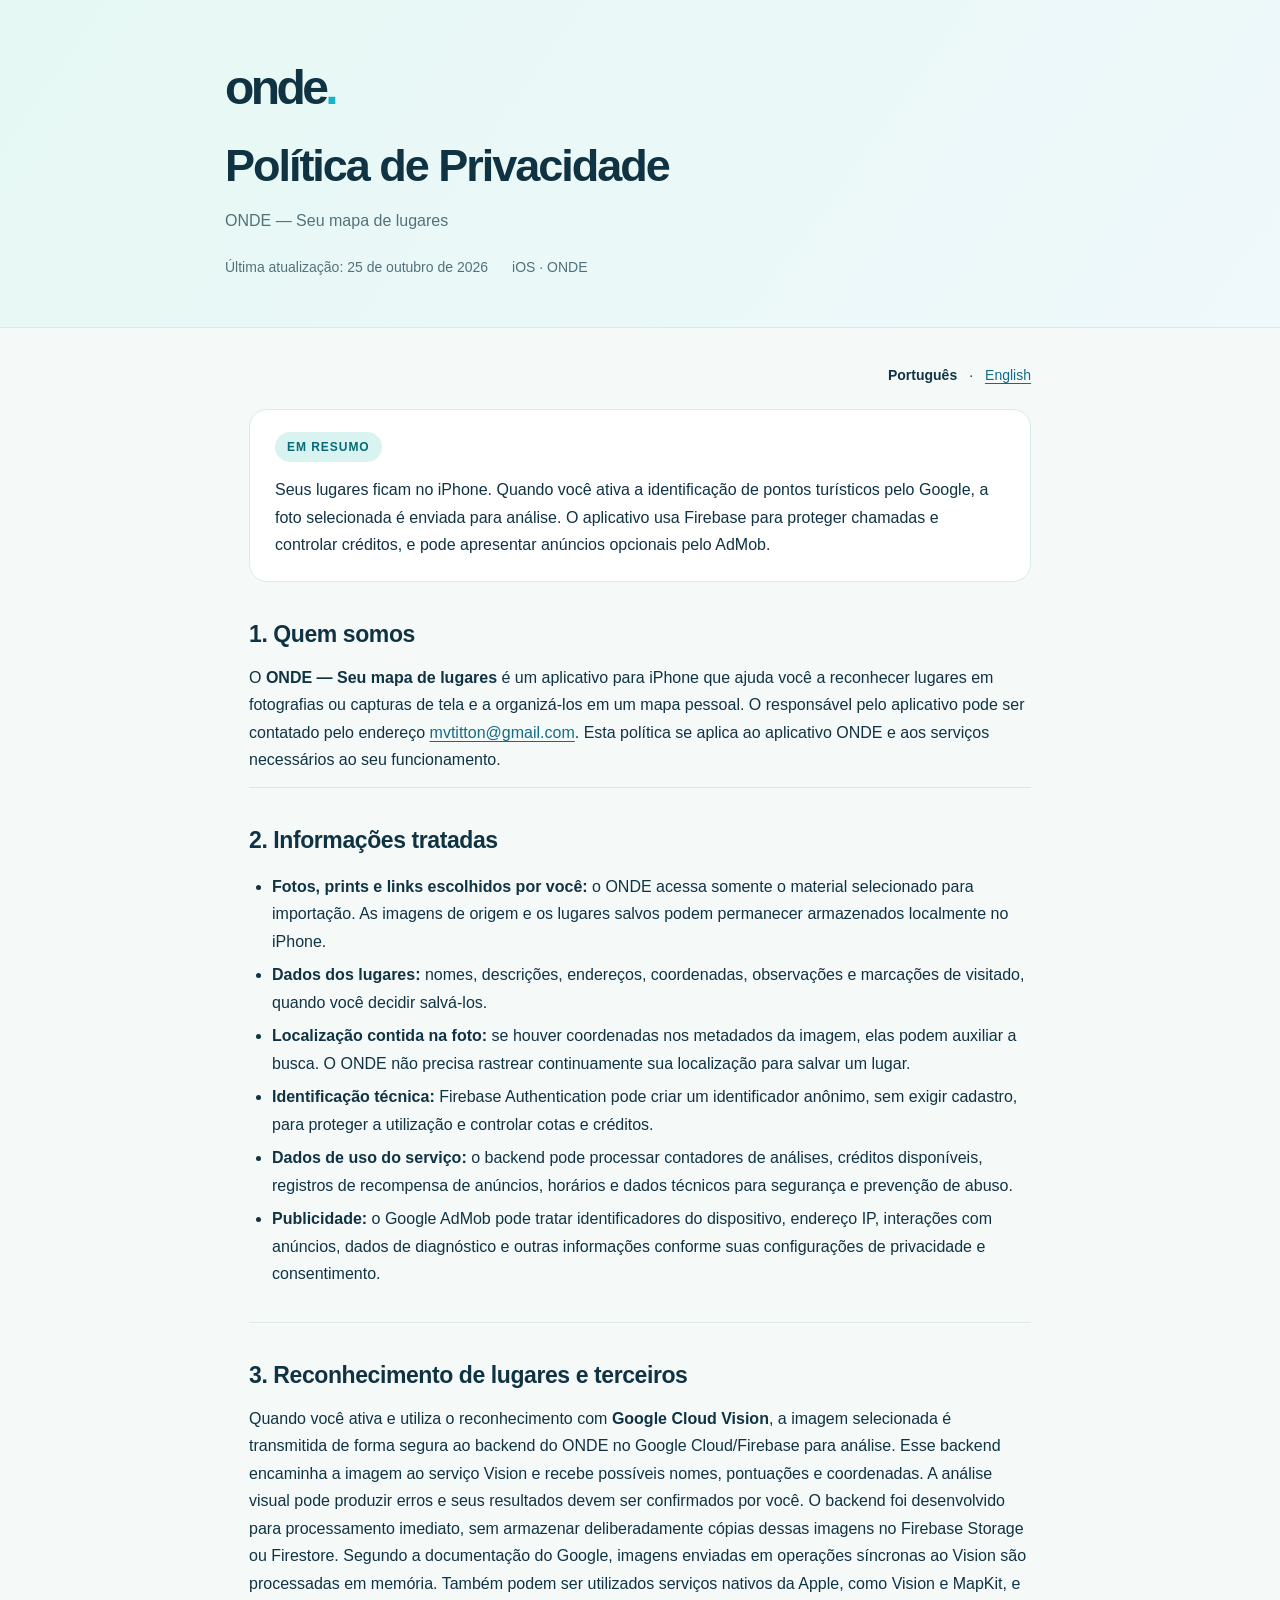
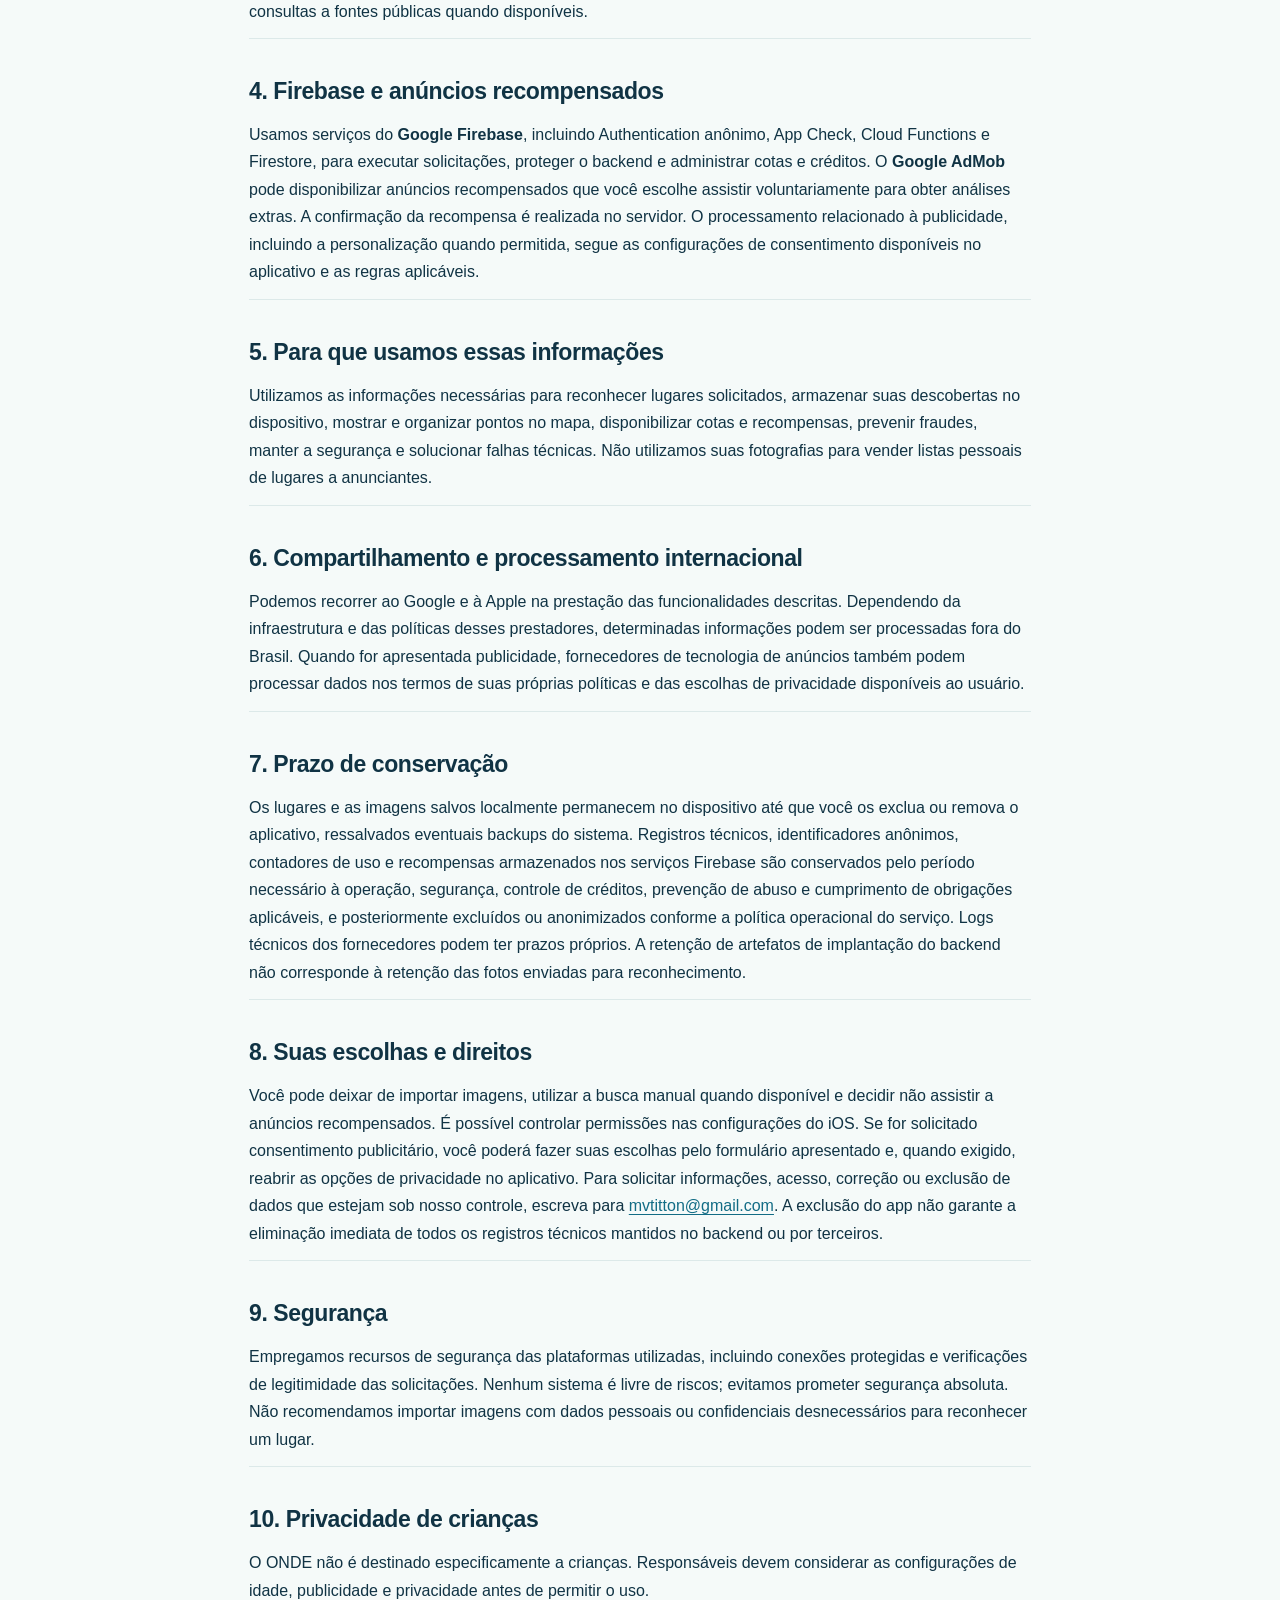
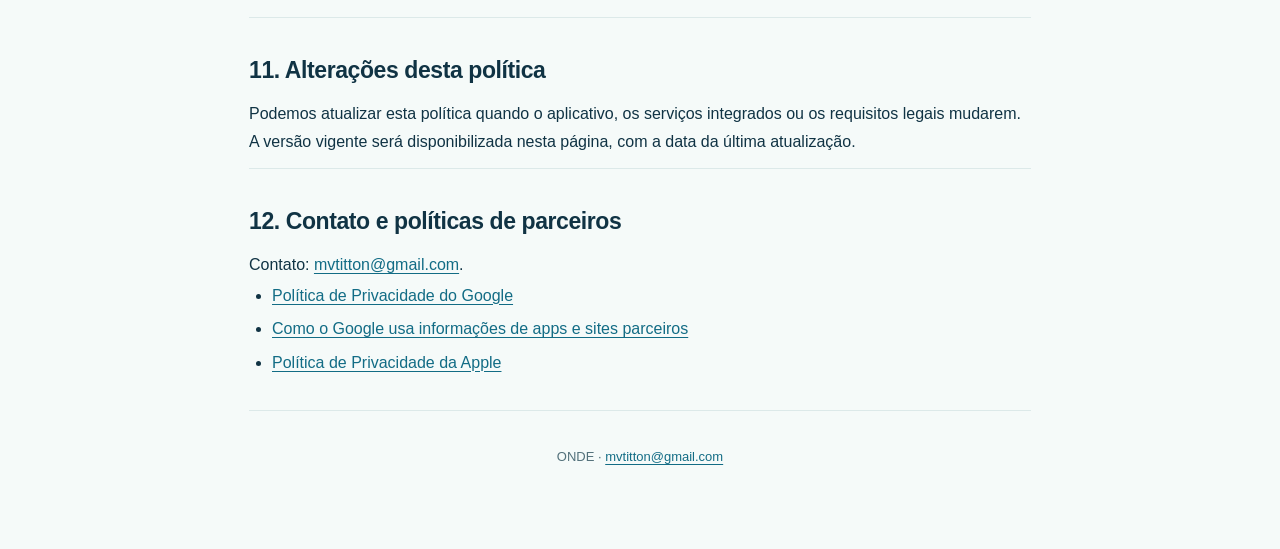
==== index.html @ e4cfd6c1 "Initial commit" ====
<!doctype html>
<html lang="pt-BR">
<head><meta charset="utf-8"/><meta name="viewport" content="width=device-width, initial-scale=1"/>
<meta name="description" content="Política de Privacidade do aplicativo ONDE para iPhone."/>
<meta name="robots" content="index, follow"/><meta name="theme-color" content="#e6f8f4"/>
<title>Política de Privacidade | ONDE</title><link rel="stylesheet" href="style.css"/></head>
<body><header><div class="hero"><div class="logo">onde<b>.</b></div><h1>Política de Privacidade</h1><p class="sub">ONDE — Seu mapa de lugares</p><div class="meta"><span>Última atualização: 25 de outubro de 2026</span><span>iOS · ONDE</span></div></div></header>
<main><nav class="lang" aria-label="Language"><a class="active" href="index.html">Português</a><span>·</span><a class="" href="privacy-en.html">English</a></nav>
<aside class="summary"><span class="pill">Em resumo</span><p style="margin-top:14px;margin-bottom:0">Seus lugares ficam no iPhone. Quando você ativa a identificação de pontos turísticos pelo Google, a foto selecionada é enviada para análise. O aplicativo usa Firebase para proteger chamadas e controlar créditos, e pode apresentar anúncios opcionais pelo AdMob.</p></aside>
<section><h2>1. Quem somos</h2><div>O <strong>ONDE — Seu mapa de lugares</strong> é um aplicativo para iPhone que ajuda você a reconhecer lugares em fotografias ou capturas de tela e a organizá-los em um mapa pessoal. O responsável pelo aplicativo pode ser contatado pelo endereço <a href="mailto:mvtitton@gmail.com">mvtitton@gmail.com</a>. Esta política se aplica ao aplicativo ONDE e aos serviços necessários ao seu funcionamento.</div></section><section><h2>2. Informações tratadas</h2><div><ul><li><strong>Fotos, prints e links escolhidos por você:</strong> o ONDE acessa somente o material selecionado para importação. As imagens de origem e os lugares salvos podem permanecer armazenados localmente no iPhone.</li><li><strong>Dados dos lugares:</strong> nomes, descrições, endereços, coordenadas, observações e marcações de visitado, quando você decidir salvá-los.</li><li><strong>Localização contida na foto:</strong> se houver coordenadas nos metadados da imagem, elas podem auxiliar a busca. O ONDE não precisa rastrear continuamente sua localização para salvar um lugar.</li><li><strong>Identificação técnica:</strong> Firebase Authentication pode criar um identificador anônimo, sem exigir cadastro, para proteger a utilização e controlar cotas e créditos.</li><li><strong>Dados de uso do serviço:</strong> o backend pode processar contadores de análises, créditos disponíveis, registros de recompensa de anúncios, horários e dados técnicos para segurança e prevenção de abuso.</li><li><strong>Publicidade:</strong> o Google AdMob pode tratar identificadores do dispositivo, endereço IP, interações com anúncios, dados de diagnóstico e outras informações conforme suas configurações de privacidade e consentimento.</li></ul></div></section><section><h2>3. Reconhecimento de lugares e terceiros</h2><div>Quando você ativa e utiliza o reconhecimento com <strong>Google Cloud Vision</strong>, a imagem selecionada é transmitida de forma segura ao backend do ONDE no Google Cloud/Firebase para análise. Esse backend encaminha a imagem ao serviço Vision e recebe possíveis nomes, pontuações e coordenadas. A análise visual pode produzir erros e seus resultados devem ser confirmados por você. O backend foi desenvolvido para processamento imediato, sem armazenar deliberadamente cópias dessas imagens no Firebase Storage ou Firestore. Segundo a documentação do Google, imagens enviadas em operações síncronas ao Vision são processadas em memória. Também podem ser utilizados serviços nativos da Apple, como Vision e MapKit, e consultas a fontes públicas quando disponíveis.</div></section><section><h2>4. Firebase e anúncios recompensados</h2><div>Usamos serviços do <strong>Google Firebase</strong>, incluindo Authentication anônimo, App Check, Cloud Functions e Firestore, para executar solicitações, proteger o backend e administrar cotas e créditos. O <strong>Google AdMob</strong> pode disponibilizar anúncios recompensados que você escolhe assistir voluntariamente para obter análises extras. A confirmação da recompensa é realizada no servidor. O processamento relacionado à publicidade, incluindo a personalização quando permitida, segue as configurações de consentimento disponíveis no aplicativo e as regras aplicáveis.</div></section><section><h2>5. Para que usamos essas informações</h2><div>Utilizamos as informações necessárias para reconhecer lugares solicitados, armazenar suas descobertas no dispositivo, mostrar e organizar pontos no mapa, disponibilizar cotas e recompensas, prevenir fraudes, manter a segurança e solucionar falhas técnicas. Não utilizamos suas fotografias para vender listas pessoais de lugares a anunciantes.</div></section><section><h2>6. Compartilhamento e processamento internacional</h2><div>Podemos recorrer ao Google e à Apple na prestação das funcionalidades descritas. Dependendo da infraestrutura e das políticas desses prestadores, determinadas informações podem ser processadas fora do Brasil. Quando for apresentada publicidade, fornecedores de tecnologia de anúncios também podem processar dados nos termos de suas próprias políticas e das escolhas de privacidade disponíveis ao usuário.</div></section><section><h2>7. Prazo de conservação</h2><div>Os lugares e as imagens salvos localmente permanecem no dispositivo até que você os exclua ou remova o aplicativo, ressalvados eventuais backups do sistema. Registros técnicos, identificadores anônimos, contadores de uso e recompensas armazenados nos serviços Firebase são conservados pelo período necessário à operação, segurança, controle de créditos, prevenção de abuso e cumprimento de obrigações aplicáveis, e posteriormente excluídos ou anonimizados conforme a política operacional do serviço. Logs técnicos dos fornecedores podem ter prazos próprios. A retenção de artefatos de implantação do backend não corresponde à retenção das fotos enviadas para reconhecimento.</div></section><section><h2>8. Suas escolhas e direitos</h2><div>Você pode deixar de importar imagens, utilizar a busca manual quando disponível e decidir não assistir a anúncios recompensados. É possível controlar permissões nas configurações do iOS. Se for solicitado consentimento publicitário, você poderá fazer suas escolhas pelo formulário apresentado e, quando exigido, reabrir as opções de privacidade no aplicativo. Para solicitar informações, acesso, correção ou exclusão de dados que estejam sob nosso controle, escreva para <a href="mailto:mvtitton@gmail.com?subject=ONDE%20-%20Privacidade">mvtitton@gmail.com</a>. A exclusão do app não garante a eliminação imediata de todos os registros técnicos mantidos no backend ou por terceiros.</div></section><section><h2>9. Segurança</h2><div>Empregamos recursos de segurança das plataformas utilizadas, incluindo conexões protegidas e verificações de legitimidade das solicitações. Nenhum sistema é livre de riscos; evitamos prometer segurança absoluta. Não recomendamos importar imagens com dados pessoais ou confidenciais desnecessários para reconhecer um lugar.</div></section><section><h2>10. Privacidade de crianças</h2><div>O ONDE não é destinado especificamente a crianças. Responsáveis devem considerar as configurações de idade, publicidade e privacidade antes de permitir o uso.</div></section><section><h2>11. Alterações desta política</h2><div>Podemos atualizar esta política quando o aplicativo, os serviços integrados ou os requisitos legais mudarem. A versão vigente será disponibilizada nesta página, com a data da última atualização.</div></section><section><h2>12. Contato e políticas de parceiros</h2><div>Contato: <a href="mailto:mvtitton@gmail.com">mvtitton@gmail.com</a>.<ul><li><a href="https://policies.google.com/privacy" rel="noopener noreferrer" target="_blank">Política de Privacidade do Google</a></li><li><a href="https://policies.google.com/technologies/partner-sites" rel="noopener noreferrer" target="_blank">Como o Google usa informações de apps e sites parceiros</a></li><li><a href="https://www.apple.com/legal/privacy/" rel="noopener noreferrer" target="_blank">Política de Privacidade da Apple</a></li></ul></div></section>
<footer>ONDE · <a href="mailto:mvtitton@gmail.com">mvtitton@gmail.com</a></footer></main></body></html>
---- style.css ----
:root{--bg:#f5faf9;--ink:#103344;--teal:#1c92a3;--muted:#53717b;--line:#dce9e9;--white:#fff;--soft:#e5f5f4}
*{box-sizing:border-box}html{scroll-behavior:smooth}body{font:16px/1.72 -apple-system,BlinkMacSystemFont,"Segoe UI",Roboto,Arial,sans-serif;background:var(--bg);margin:0;color:var(--ink)}
a{color:#126c85;text-decoration-thickness:1px;text-underline-offset:3px}a:hover{color:#065064}
header{background:linear-gradient(125deg,#e6f8f4,#eff8fb);padding:64px 24px 48px;border-bottom:1px solid var(--line)}
.hero{max-width:830px;margin:auto}.logo{font-size:48px;font-weight:780;letter-spacing:-.075em;line-height:1}.logo b{color:#13b5c6}h1{font-size:clamp(29px,4vw,45px);line-height:1.18;letter-spacing:-.045em;margin:27px 0 15px}h2{font-size:23px;line-height:1.3;letter-spacing:-.018em;margin:38px 0 14px}p{margin:0 0 17px}small,.sub{color:var(--muted)}main{max-width:830px;margin:0 auto;padding:35px 24px 80px}section{border-bottom:1px solid var(--line);padding-bottom:13px}ul{margin:0 0 18px;padding-left:23px}li{padding:3px 0}.summary{border:1px solid #d5ebeb;background:var(--white);border-radius:18px;padding:22px 25px;margin:0 0 30px}.pill{display:inline-block;font-size:12px;font-weight:650;letter-spacing:.08em;text-transform:uppercase;color:#056b76;background:#d8f3f0;border-radius:50px;padding:5px 12px}.meta{display:flex;gap:24px;flex-wrap:wrap;font-size:14px;margin-top:20px}.meta span{color:var(--muted)}.lang{display:flex;gap:12px;justify-content:flex-end;font-size:14px;margin-bottom:22px}.active{font-weight:700;color:var(--ink);text-decoration:none}footer{text-align:center;color:var(--muted);font-size:13px;margin-top:35px}@media(max-width:540px){header{padding:44px 21px 36px}main{padding:27px 20px 55px}.summary{padding:19px}}
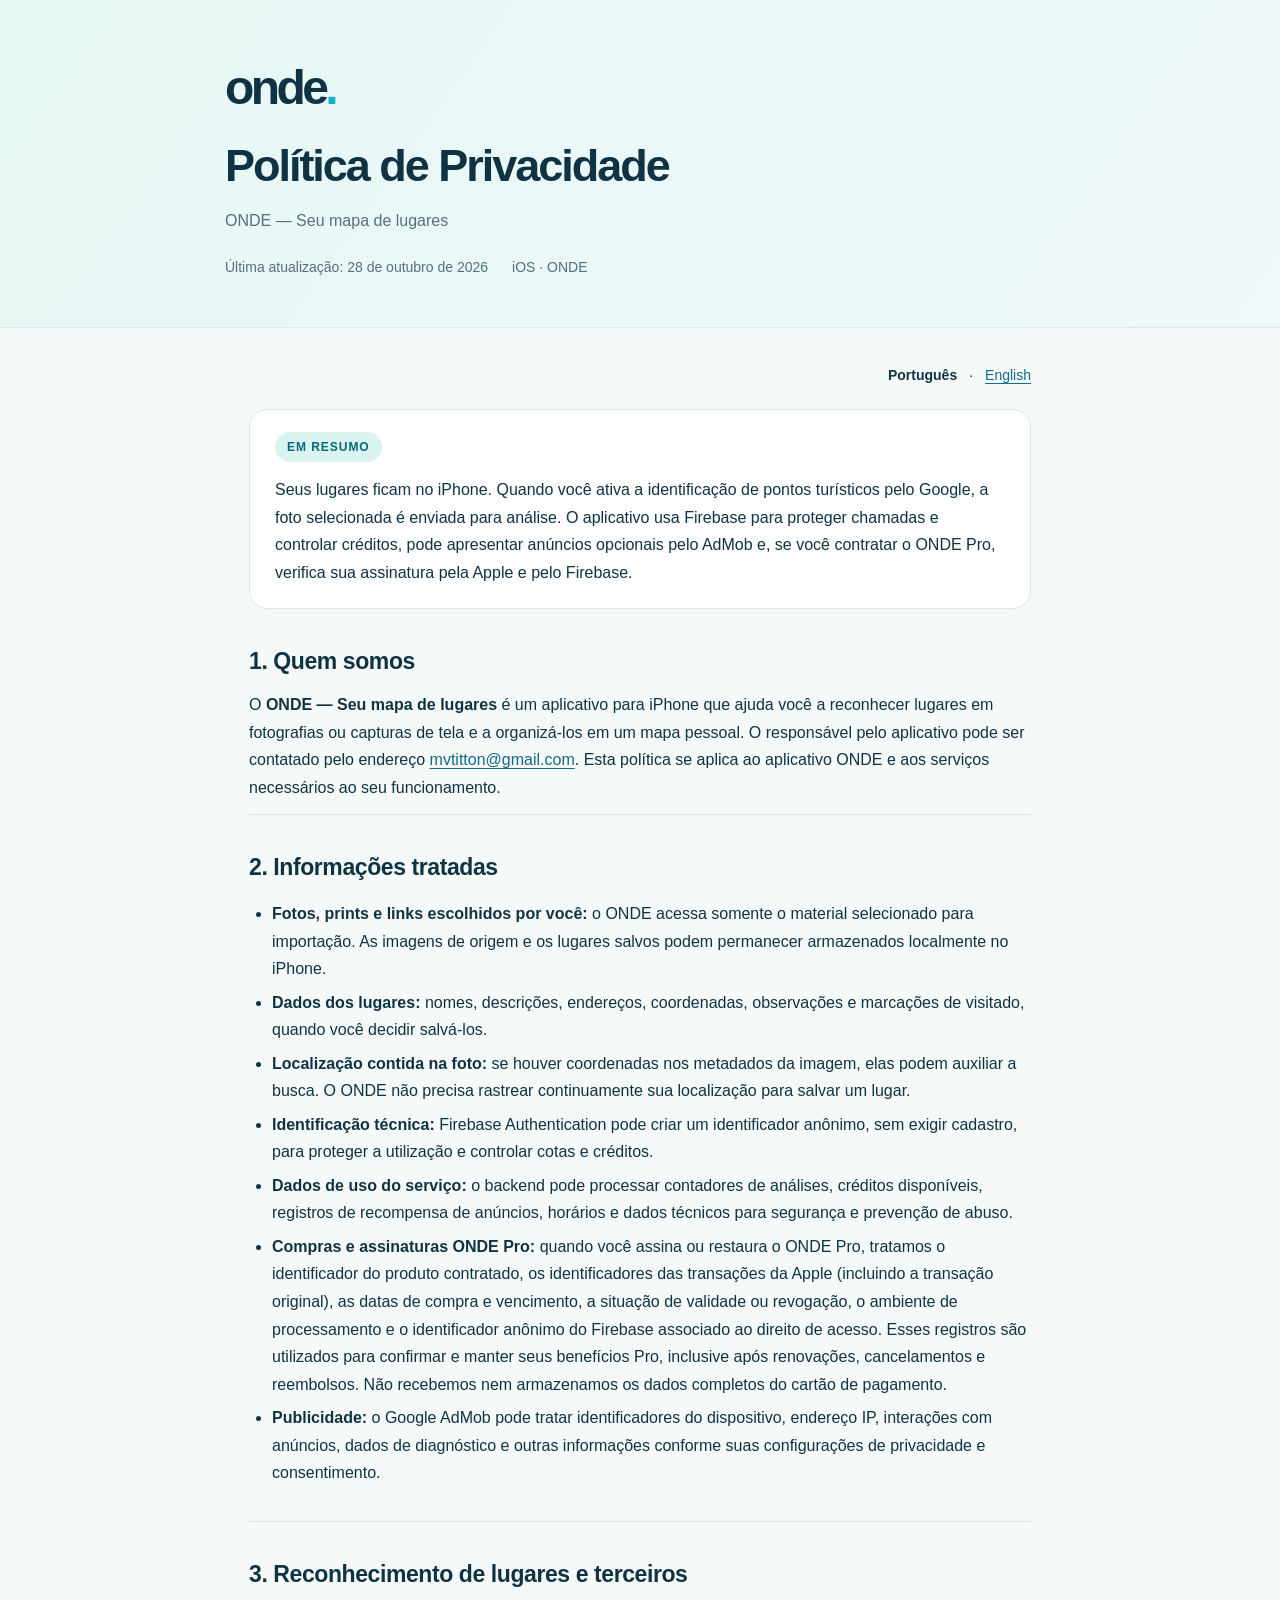
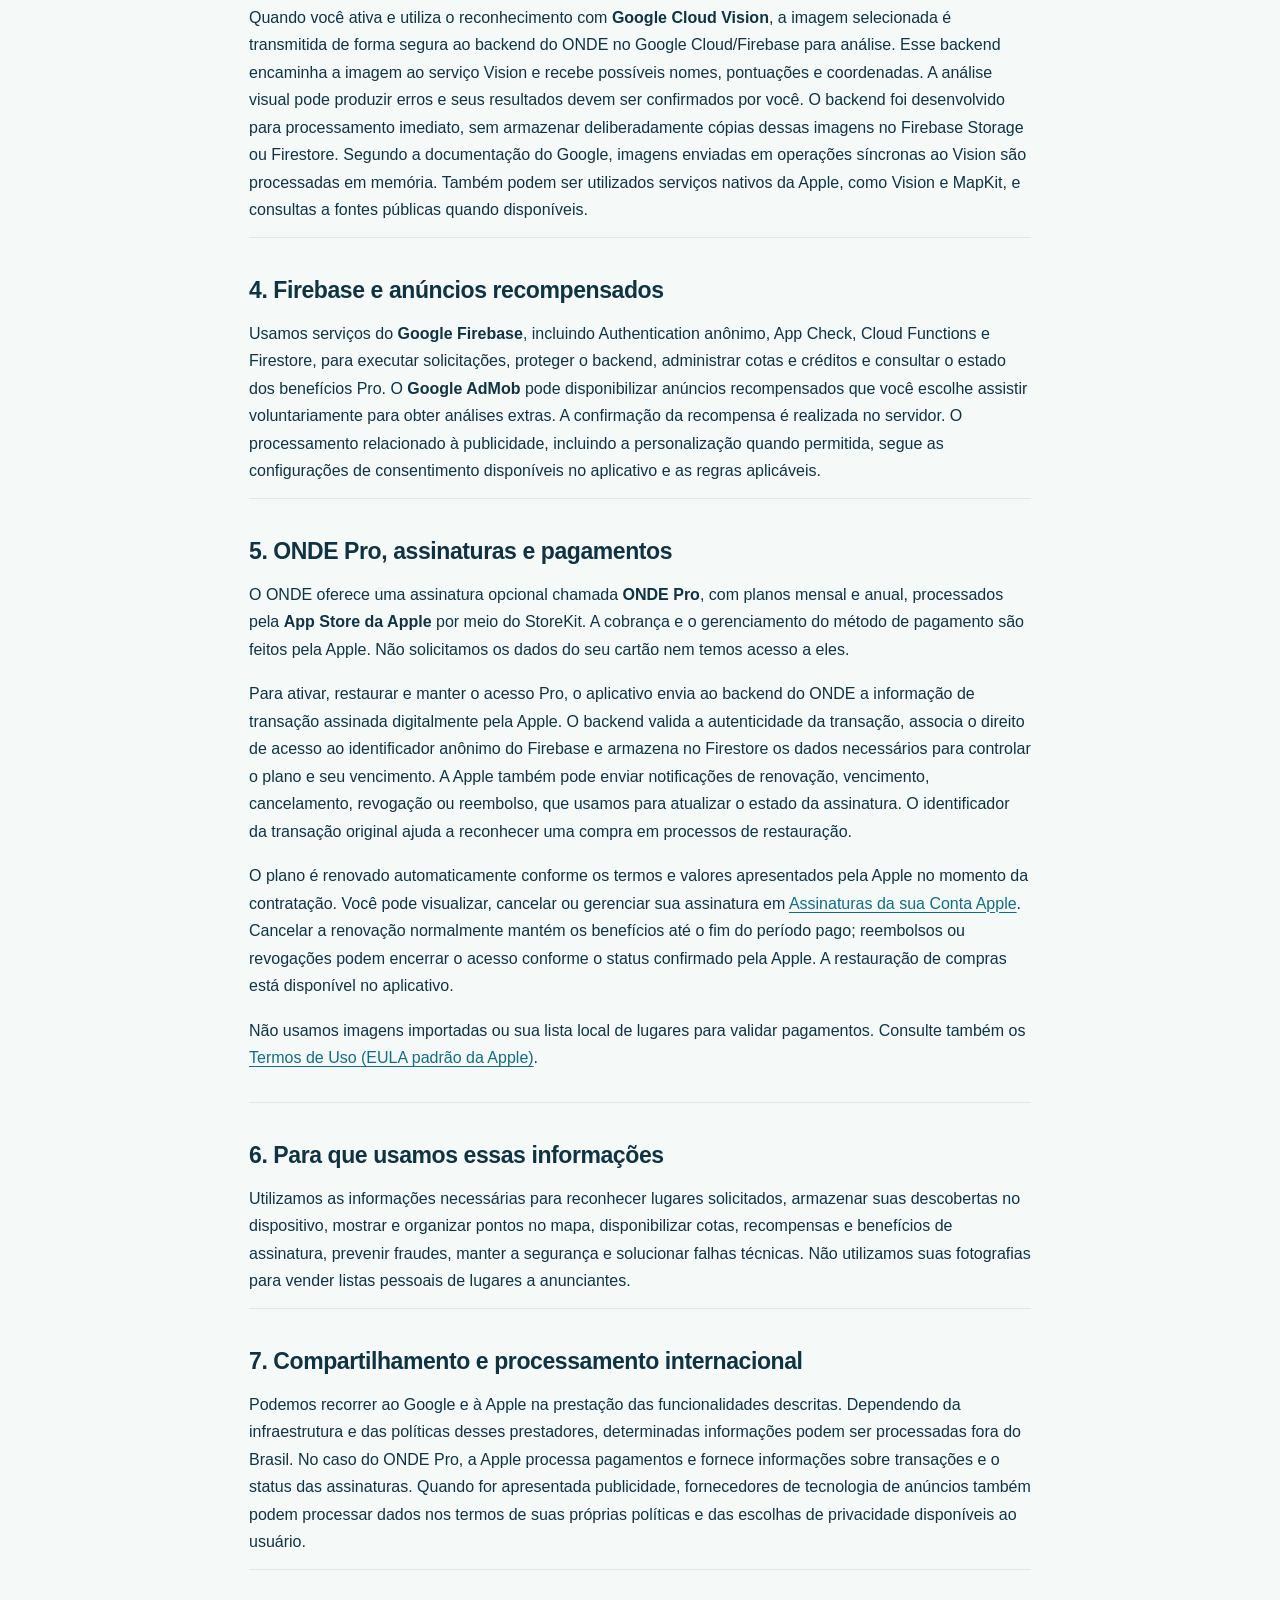
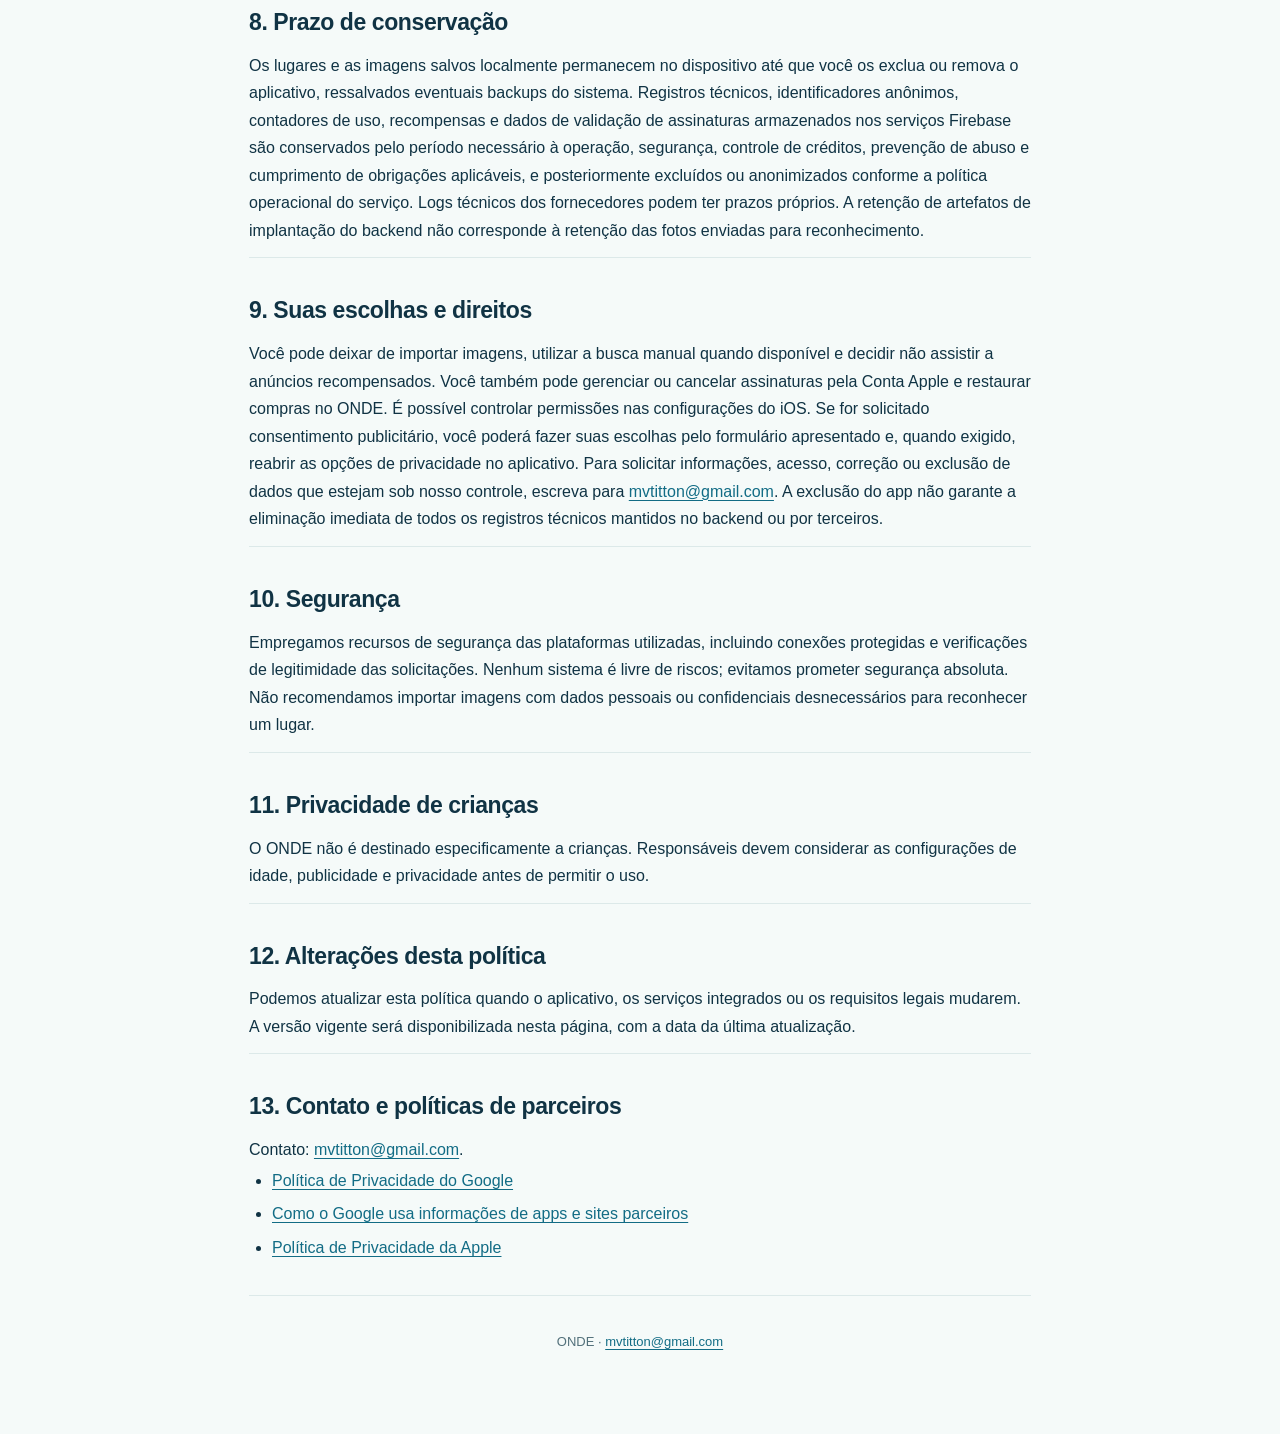
==== commit 4f661dfa: "Update ONDE privacy policy for Pro subscriptions and purchase verification (PT)" ====
--- a/index.html
+++ b/index.html
@@ -4,8 +4,8 @@
 <meta name="description" content="Política de Privacidade do aplicativo ONDE para iPhone."/>
 <meta name="robots" content="index, follow"/><meta name="theme-color" content="#e6f8f4"/>
 <title>Política de Privacidade | ONDE</title><link rel="stylesheet" href="style.css"/></head>
-<body><header><div class="hero"><div class="logo">onde<b>.</b></div><h1>Política de Privacidade</h1><p class="sub">ONDE — Seu mapa de lugares</p><div class="meta"><span>Última atualização: 25 de outubro de 2026</span><span>iOS · ONDE</span></div></div></header>
+<body><header><div class="hero"><div class="logo">onde<b>.</b></div><h1>Política de Privacidade</h1><p class="sub">ONDE — Seu mapa de lugares</p><div class="meta"><span>Última atualização: 28 de outubro de 2026</span><span>iOS · ONDE</span></div></div></header>
 <main><nav class="lang" aria-label="Language"><a class="active" href="index.html">Português</a><span>·</span><a class="" href="privacy-en.html">English</a></nav>
-<aside class="summary"><span class="pill">Em resumo</span><p style="margin-top:14px;margin-bottom:0">Seus lugares ficam no iPhone. Quando você ativa a identificação de pontos turísticos pelo Google, a foto selecionada é enviada para análise. O aplicativo usa Firebase para proteger chamadas e controlar créditos, e pode apresentar anúncios opcionais pelo AdMob.</p></aside>
-<section><h2>1. Quem somos</h2><div>O <strong>ONDE — Seu mapa de lugares</strong> é um aplicativo para iPhone que ajuda você a reconhecer lugares em fotografias ou capturas de tela e a organizá-los em um mapa pessoal. O responsável pelo aplicativo pode ser contatado pelo endereço <a href="mailto:mvtitton@gmail.com">mvtitton@gmail.com</a>. Esta política se aplica ao aplicativo ONDE e aos serviços necessários ao seu funcionamento.</div></section><section><h2>2. Informações tratadas</h2><div><ul><li><strong>Fotos, prints e links escolhidos por você:</strong> o ONDE acessa somente o material selecionado para importação. As imagens de origem e os lugares salvos podem permanecer armazenados localmente no iPhone.</li><li><strong>Dados dos lugares:</strong> nomes, descrições, endereços, coordenadas, observações e marcações de visitado, quando você decidir salvá-los.</li><li><strong>Localização contida na foto:</strong> se houver coordenadas nos metadados da imagem, elas podem auxiliar a busca. O ONDE não precisa rastrear continuamente sua localização para salvar um lugar.</li><li><strong>Identificação técnica:</strong> Firebase Authentication pode criar um identificador anônimo, sem exigir cadastro, para proteger a utilização e controlar cotas e créditos.</li><li><strong>Dados de uso do serviço:</strong> o backend pode processar contadores de análises, créditos disponíveis, registros de recompensa de anúncios, horários e dados técnicos para segurança e prevenção de abuso.</li><li><strong>Publicidade:</strong> o Google AdMob pode tratar identificadores do dispositivo, endereço IP, interações com anúncios, dados de diagnóstico e outras informações conforme suas configurações de privacidade e consentimento.</li></ul></div></section><section><h2>3. Reconhecimento de lugares e terceiros</h2><div>Quando você ativa e utiliza o reconhecimento com <strong>Google Cloud Vision</strong>, a imagem selecionada é transmitida de forma segura ao backend do ONDE no Google Cloud/Firebase para análise. Esse backend encaminha a imagem ao serviço Vision e recebe possíveis nomes, pontuações e coordenadas. A análise visual pode produzir erros e seus resultados devem ser confirmados por você. O backend foi desenvolvido para processamento imediato, sem armazenar deliberadamente cópias dessas imagens no Firebase Storage ou Firestore. Segundo a documentação do Google, imagens enviadas em operações síncronas ao Vision são processadas em memória. Também podem ser utilizados serviços nativos da Apple, como Vision e MapKit, e consultas a fontes públicas quando disponíveis.</div></section><section><h2>4. Firebase e anúncios recompensados</h2><div>Usamos serviços do <strong>Google Firebase</strong>, incluindo Authentication anônimo, App Check, Cloud Functions e Firestore, para executar solicitações, proteger o backend e administrar cotas e créditos. O <strong>Google AdMob</strong> pode disponibilizar anúncios recompensados que você escolhe assistir voluntariamente para obter análises extras. A confirmação da recompensa é realizada no servidor. O processamento relacionado à publicidade, incluindo a personalização quando permitida, segue as configurações de consentimento disponíveis no aplicativo e as regras aplicáveis.</div></section><section><h2>5. Para que usamos essas informações</h2><div>Utilizamos as informações necessárias para reconhecer lugares solicitados, armazenar suas descobertas no dispositivo, mostrar e organizar pontos no mapa, disponibilizar cotas e recompensas, prevenir fraudes, manter a segurança e solucionar falhas técnicas. Não utilizamos suas fotografias para vender listas pessoais de lugares a anunciantes.</div></section><section><h2>6. Compartilhamento e processamento internacional</h2><div>Podemos recorrer ao Google e à Apple na prestação das funcionalidades descritas. Dependendo da infraestrutura e das políticas desses prestadores, determinadas informações podem ser processadas fora do Brasil. Quando for apresentada publicidade, fornecedores de tecnologia de anúncios também podem processar dados nos termos de suas próprias políticas e das escolhas de privacidade disponíveis ao usuário.</div></section><section><h2>7. Prazo de conservação</h2><div>Os lugares e as imagens salvos localmente permanecem no dispositivo até que você os exclua ou remova o aplicativo, ressalvados eventuais backups do sistema. Registros técnicos, identificadores anônimos, contadores de uso e recompensas armazenados nos serviços Firebase são conservados pelo período necessário à operação, segurança, controle de créditos, prevenção de abuso e cumprimento de obrigações aplicáveis, e posteriormente excluídos ou anonimizados conforme a política operacional do serviço. Logs técnicos dos fornecedores podem ter prazos próprios. A retenção de artefatos de implantação do backend não corresponde à retenção das fotos enviadas para reconhecimento.</div></section><section><h2>8. Suas escolhas e direitos</h2><div>Você pode deixar de importar imagens, utilizar a busca manual quando disponível e decidir não assistir a anúncios recompensados. É possível controlar permissões nas configurações do iOS. Se for solicitado consentimento publicitário, você poderá fazer suas escolhas pelo formulário apresentado e, quando exigido, reabrir as opções de privacidade no aplicativo. Para solicitar informações, acesso, correção ou exclusão de dados que estejam sob nosso controle, escreva para <a href="mailto:mvtitton@gmail.com?subject=ONDE%20-%20Privacidade">mvtitton@gmail.com</a>. A exclusão do app não garante a eliminação imediata de todos os registros técnicos mantidos no backend ou por terceiros.</div></section><section><h2>9. Segurança</h2><div>Empregamos recursos de segurança das plataformas utilizadas, incluindo conexões protegidas e verificações de legitimidade das solicitações. Nenhum sistema é livre de riscos; evitamos prometer segurança absoluta. Não recomendamos importar imagens com dados pessoais ou confidenciais desnecessários para reconhecer um lugar.</div></section><section><h2>10. Privacidade de crianças</h2><div>O ONDE não é destinado especificamente a crianças. Responsáveis devem considerar as configurações de idade, publicidade e privacidade antes de permitir o uso.</div></section><section><h2>11. Alterações desta política</h2><div>Podemos atualizar esta política quando o aplicativo, os serviços integrados ou os requisitos legais mudarem. A versão vigente será disponibilizada nesta página, com a data da última atualização.</div></section><section><h2>12. Contato e políticas de parceiros</h2><div>Contato: <a href="mailto:mvtitton@gmail.com">mvtitton@gmail.com</a>.<ul><li><a href="https://policies.google.com/privacy" rel="noopener noreferrer" target="_blank">Política de Privacidade do Google</a></li><li><a href="https://policies.google.com/technologies/partner-sites" rel="noopener noreferrer" target="_blank">Como o Google usa informações de apps e sites parceiros</a></li><li><a href="https://www.apple.com/legal/privacy/" rel="noopener noreferrer" target="_blank">Política de Privacidade da Apple</a></li></ul></div></section>
+<aside class="summary"><span class="pill">Em resumo</span><p style="margin-top:14px;margin-bottom:0">Seus lugares ficam no iPhone. Quando você ativa a identificação de pontos turísticos pelo Google, a foto selecionada é enviada para análise. O aplicativo usa Firebase para proteger chamadas e controlar créditos, pode apresentar anúncios opcionais pelo AdMob e, se você contratar o ONDE Pro, verifica sua assinatura pela Apple e pelo Firebase.</p></aside>
+<section><h2>1. Quem somos</h2><div>O <strong>ONDE — Seu mapa de lugares</strong> é um aplicativo para iPhone que ajuda você a reconhecer lugares em fotografias ou capturas de tela e a organizá-los em um mapa pessoal. O responsável pelo aplicativo pode ser contatado pelo endereço <a href="mailto:mvtitton@gmail.com">mvtitton@gmail.com</a>. Esta política se aplica ao aplicativo ONDE e aos serviços necessários ao seu funcionamento.</div></section><section><h2>2. Informações tratadas</h2><div><ul><li><strong>Fotos, prints e links escolhidos por você:</strong> o ONDE acessa somente o material selecionado para importação. As imagens de origem e os lugares salvos podem permanecer armazenados localmente no iPhone.</li><li><strong>Dados dos lugares:</strong> nomes, descrições, endereços, coordenadas, observações e marcações de visitado, quando você decidir salvá-los.</li><li><strong>Localização contida na foto:</strong> se houver coordenadas nos metadados da imagem, elas podem auxiliar a busca. O ONDE não precisa rastrear continuamente sua localização para salvar um lugar.</li><li><strong>Identificação técnica:</strong> Firebase Authentication pode criar um identificador anônimo, sem exigir cadastro, para proteger a utilização e controlar cotas e créditos.</li><li><strong>Dados de uso do serviço:</strong> o backend pode processar contadores de análises, créditos disponíveis, registros de recompensa de anúncios, horários e dados técnicos para segurança e prevenção de abuso.</li><li><strong>Compras e assinaturas ONDE Pro:</strong> quando você assina ou restaura o ONDE Pro, tratamos o identificador do produto contratado, os identificadores das transações da Apple (incluindo a transação original), as datas de compra e vencimento, a situação de validade ou revogação, o ambiente de processamento e o identificador anônimo do Firebase associado ao direito de acesso. Esses registros são utilizados para confirmar e manter seus benefícios Pro, inclusive após renovações, cancelamentos e reembolsos. Não recebemos nem armazenamos os dados completos do cartão de pagamento.</li><li><strong>Publicidade:</strong> o Google AdMob pode tratar identificadores do dispositivo, endereço IP, interações com anúncios, dados de diagnóstico e outras informações conforme suas configurações de privacidade e consentimento.</li></ul></div></section><section><h2>3. Reconhecimento de lugares e terceiros</h2><div>Quando você ativa e utiliza o reconhecimento com <strong>Google Cloud Vision</strong>, a imagem selecionada é transmitida de forma segura ao backend do ONDE no Google Cloud/Firebase para análise. Esse backend encaminha a imagem ao serviço Vision e recebe possíveis nomes, pontuações e coordenadas. A análise visual pode produzir erros e seus resultados devem ser confirmados por você. O backend foi desenvolvido para processamento imediato, sem armazenar deliberadamente cópias dessas imagens no Firebase Storage ou Firestore. Segundo a documentação do Google, imagens enviadas em operações síncronas ao Vision são processadas em memória. Também podem ser utilizados serviços nativos da Apple, como Vision e MapKit, e consultas a fontes públicas quando disponíveis.</div></section><section><h2>4. Firebase e anúncios recompensados</h2><div>Usamos serviços do <strong>Google Firebase</strong>, incluindo Authentication anônimo, App Check, Cloud Functions e Firestore, para executar solicitações, proteger o backend, administrar cotas e créditos e consultar o estado dos benefícios Pro. O <strong>Google AdMob</strong> pode disponibilizar anúncios recompensados que você escolhe assistir voluntariamente para obter análises extras. A confirmação da recompensa é realizada no servidor. O processamento relacionado à publicidade, incluindo a personalização quando permitida, segue as configurações de consentimento disponíveis no aplicativo e as regras aplicáveis.</div></section><section><h2>5. ONDE Pro, assinaturas e pagamentos</h2><div><p>O ONDE oferece uma assinatura opcional chamada <strong>ONDE Pro</strong>, com planos mensal e anual, processados pela <strong>App Store da Apple</strong> por meio do StoreKit. A cobrança e o gerenciamento do método de pagamento são feitos pela Apple. Não solicitamos os dados do seu cartão nem temos acesso a eles.</p><p>Para ativar, restaurar e manter o acesso Pro, o aplicativo envia ao backend do ONDE a informação de transação assinada digitalmente pela Apple. O backend valida a autenticidade da transação, associa o direito de acesso ao identificador anônimo do Firebase e armazena no Firestore os dados necessários para controlar o plano e seu vencimento. A Apple também pode enviar notificações de renovação, vencimento, cancelamento, revogação ou reembolso, que usamos para atualizar o estado da assinatura. O identificador da transação original ajuda a reconhecer uma compra em processos de restauração.</p><p>O plano é renovado automaticamente conforme os termos e valores apresentados pela Apple no momento da contratação. Você pode visualizar, cancelar ou gerenciar sua assinatura em <a href="https://apps.apple.com/account/subscriptions" target="_blank" rel="noopener noreferrer">Assinaturas da sua Conta Apple</a>. Cancelar a renovação normalmente mantém os benefícios até o fim do período pago; reembolsos ou revogações podem encerrar o acesso conforme o status confirmado pela Apple. A restauração de compras está disponível no aplicativo.</p><p>Não usamos imagens importadas ou sua lista local de lugares para validar pagamentos. Consulte também os <a href="https://www.apple.com/legal/internet-services/itunes/dev/stdeula/" target="_blank" rel="noopener noreferrer">Termos de Uso (EULA padrão da Apple)</a>.</p></div></section><section><h2>6. Para que usamos essas informações</h2><div>Utilizamos as informações necessárias para reconhecer lugares solicitados, armazenar suas descobertas no dispositivo, mostrar e organizar pontos no mapa, disponibilizar cotas, recompensas e benefícios de assinatura, prevenir fraudes, manter a segurança e solucionar falhas técnicas. Não utilizamos suas fotografias para vender listas pessoais de lugares a anunciantes.</div></section><section><h2>7. Compartilhamento e processamento internacional</h2><div>Podemos recorrer ao Google e à Apple na prestação das funcionalidades descritas. Dependendo da infraestrutura e das políticas desses prestadores, determinadas informações podem ser processadas fora do Brasil. No caso do ONDE Pro, a Apple processa pagamentos e fornece informações sobre transações e o status das assinaturas. Quando for apresentada publicidade, fornecedores de tecnologia de anúncios também podem processar dados nos termos de suas próprias políticas e das escolhas de privacidade disponíveis ao usuário.</div></section><section><h2>8. Prazo de conservação</h2><div>Os lugares e as imagens salvos localmente permanecem no dispositivo até que você os exclua ou remova o aplicativo, ressalvados eventuais backups do sistema. Registros técnicos, identificadores anônimos, contadores de uso, recompensas e dados de validação de assinaturas armazenados nos serviços Firebase são conservados pelo período necessário à operação, segurança, controle de créditos, prevenção de abuso e cumprimento de obrigações aplicáveis, e posteriormente excluídos ou anonimizados conforme a política operacional do serviço. Logs técnicos dos fornecedores podem ter prazos próprios. A retenção de artefatos de implantação do backend não corresponde à retenção das fotos enviadas para reconhecimento.</div></section><section><h2>9. Suas escolhas e direitos</h2><div>Você pode deixar de importar imagens, utilizar a busca manual quando disponível e decidir não assistir a anúncios recompensados. Você também pode gerenciar ou cancelar assinaturas pela Conta Apple e restaurar compras no ONDE. É possível controlar permissões nas configurações do iOS. Se for solicitado consentimento publicitário, você poderá fazer suas escolhas pelo formulário apresentado e, quando exigido, reabrir as opções de privacidade no aplicativo. Para solicitar informações, acesso, correção ou exclusão de dados que estejam sob nosso controle, escreva para <a href="mailto:mvtitton@gmail.com?subject=ONDE%20-%20Privacidade">mvtitton@gmail.com</a>. A exclusão do app não garante a eliminação imediata de todos os registros técnicos mantidos no backend ou por terceiros.</div></section><section><h2>10. Segurança</h2><div>Empregamos recursos de segurança das plataformas utilizadas, incluindo conexões protegidas e verificações de legitimidade das solicitações. Nenhum sistema é livre de riscos; evitamos prometer segurança absoluta. Não recomendamos importar imagens com dados pessoais ou confidenciais desnecessários para reconhecer um lugar.</div></section><section><h2>11. Privacidade de crianças</h2><div>O ONDE não é destinado especificamente a crianças. Responsáveis devem considerar as configurações de idade, publicidade e privacidade antes de permitir o uso.</div></section><section><h2>12. Alterações desta política</h2><div>Podemos atualizar esta política quando o aplicativo, os serviços integrados ou os requisitos legais mudarem. A versão vigente será disponibilizada nesta página, com a data da última atualização.</div></section><section><h2>13. Contato e políticas de parceiros</h2><div>Contato: <a href="mailto:mvtitton@gmail.com">mvtitton@gmail.com</a>.<ul><li><a href="https://policies.google.com/privacy" rel="noopener noreferrer" target="_blank">Política de Privacidade do Google</a></li><li><a href="https://policies.google.com/technologies/partner-sites" rel="noopener noreferrer" target="_blank">Como o Google usa informações de apps e sites parceiros</a></li><li><a href="https://www.apple.com/legal/privacy/" rel="noopener noreferrer" target="_blank">Política de Privacidade da Apple</a></li></ul></div></section>
 <footer>ONDE · <a href="mailto:mvtitton@gmail.com">mvtitton@gmail.com</a></footer></main></body></html>
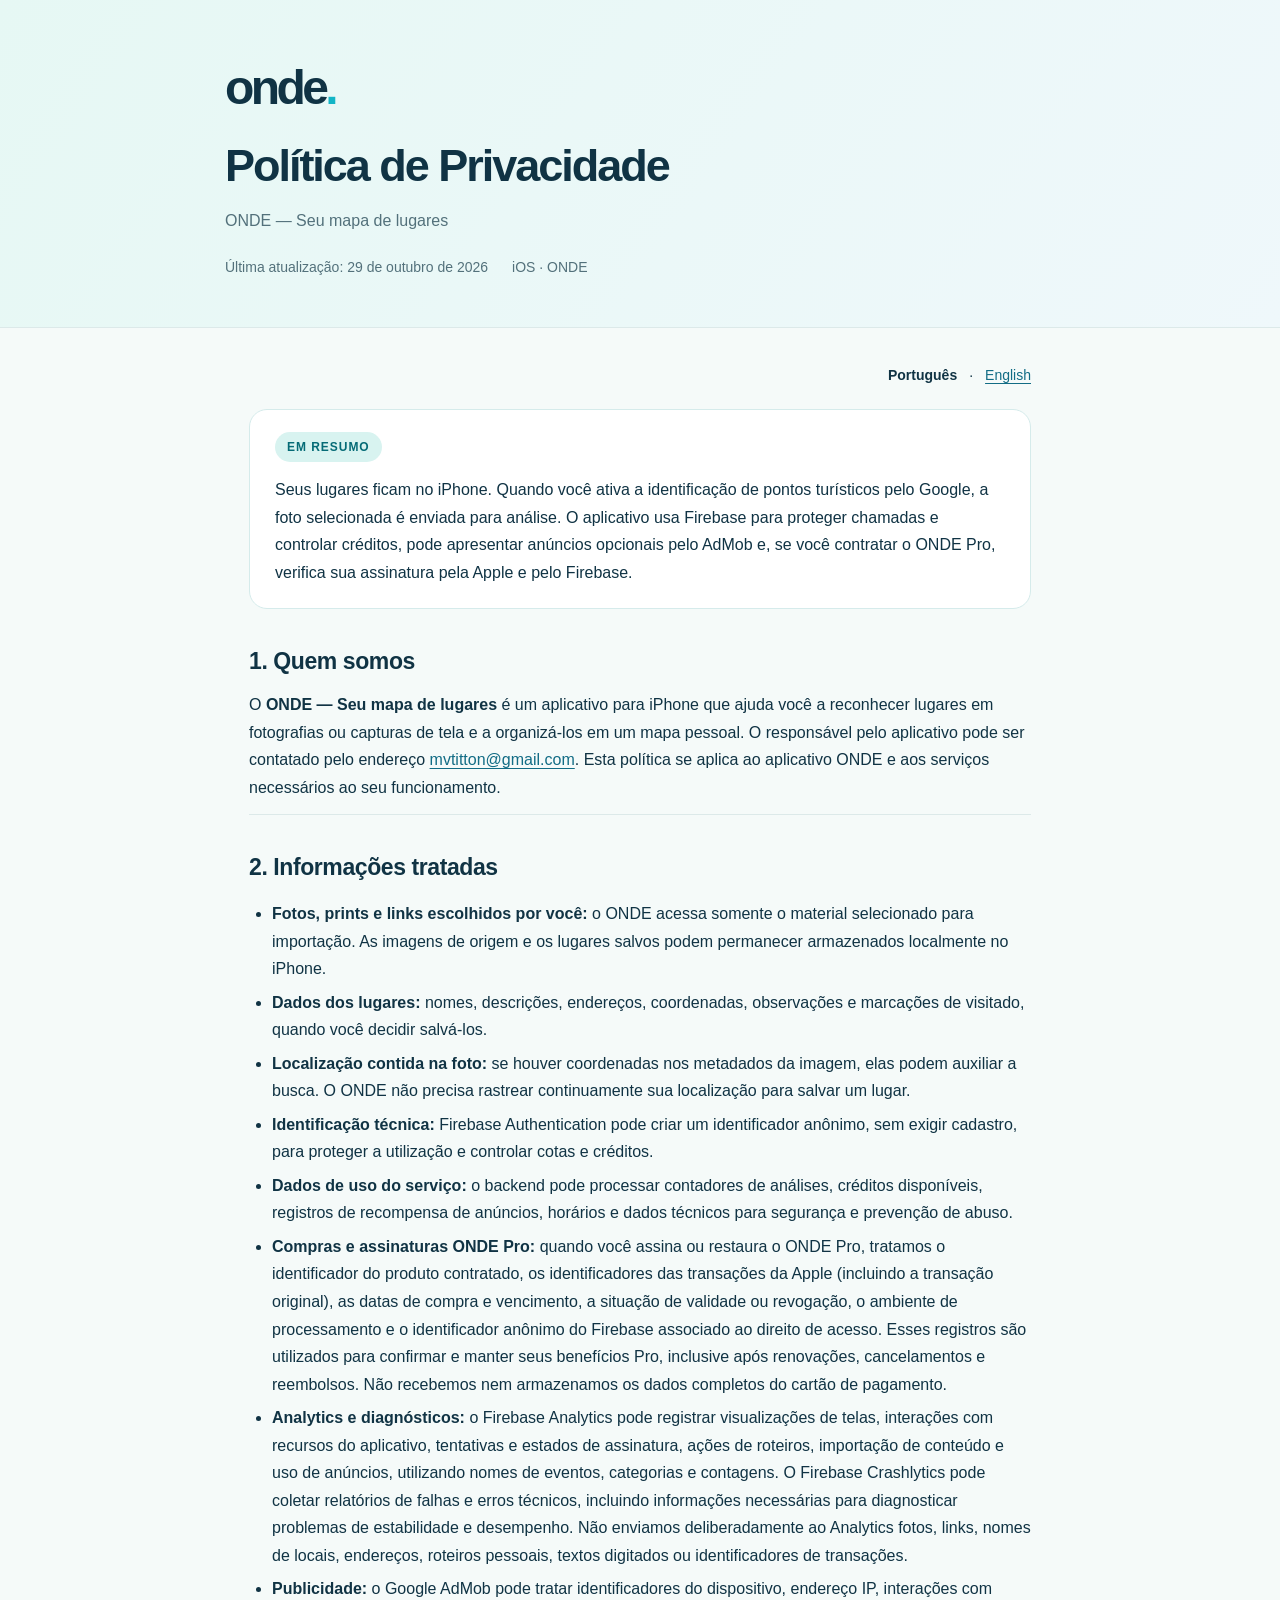
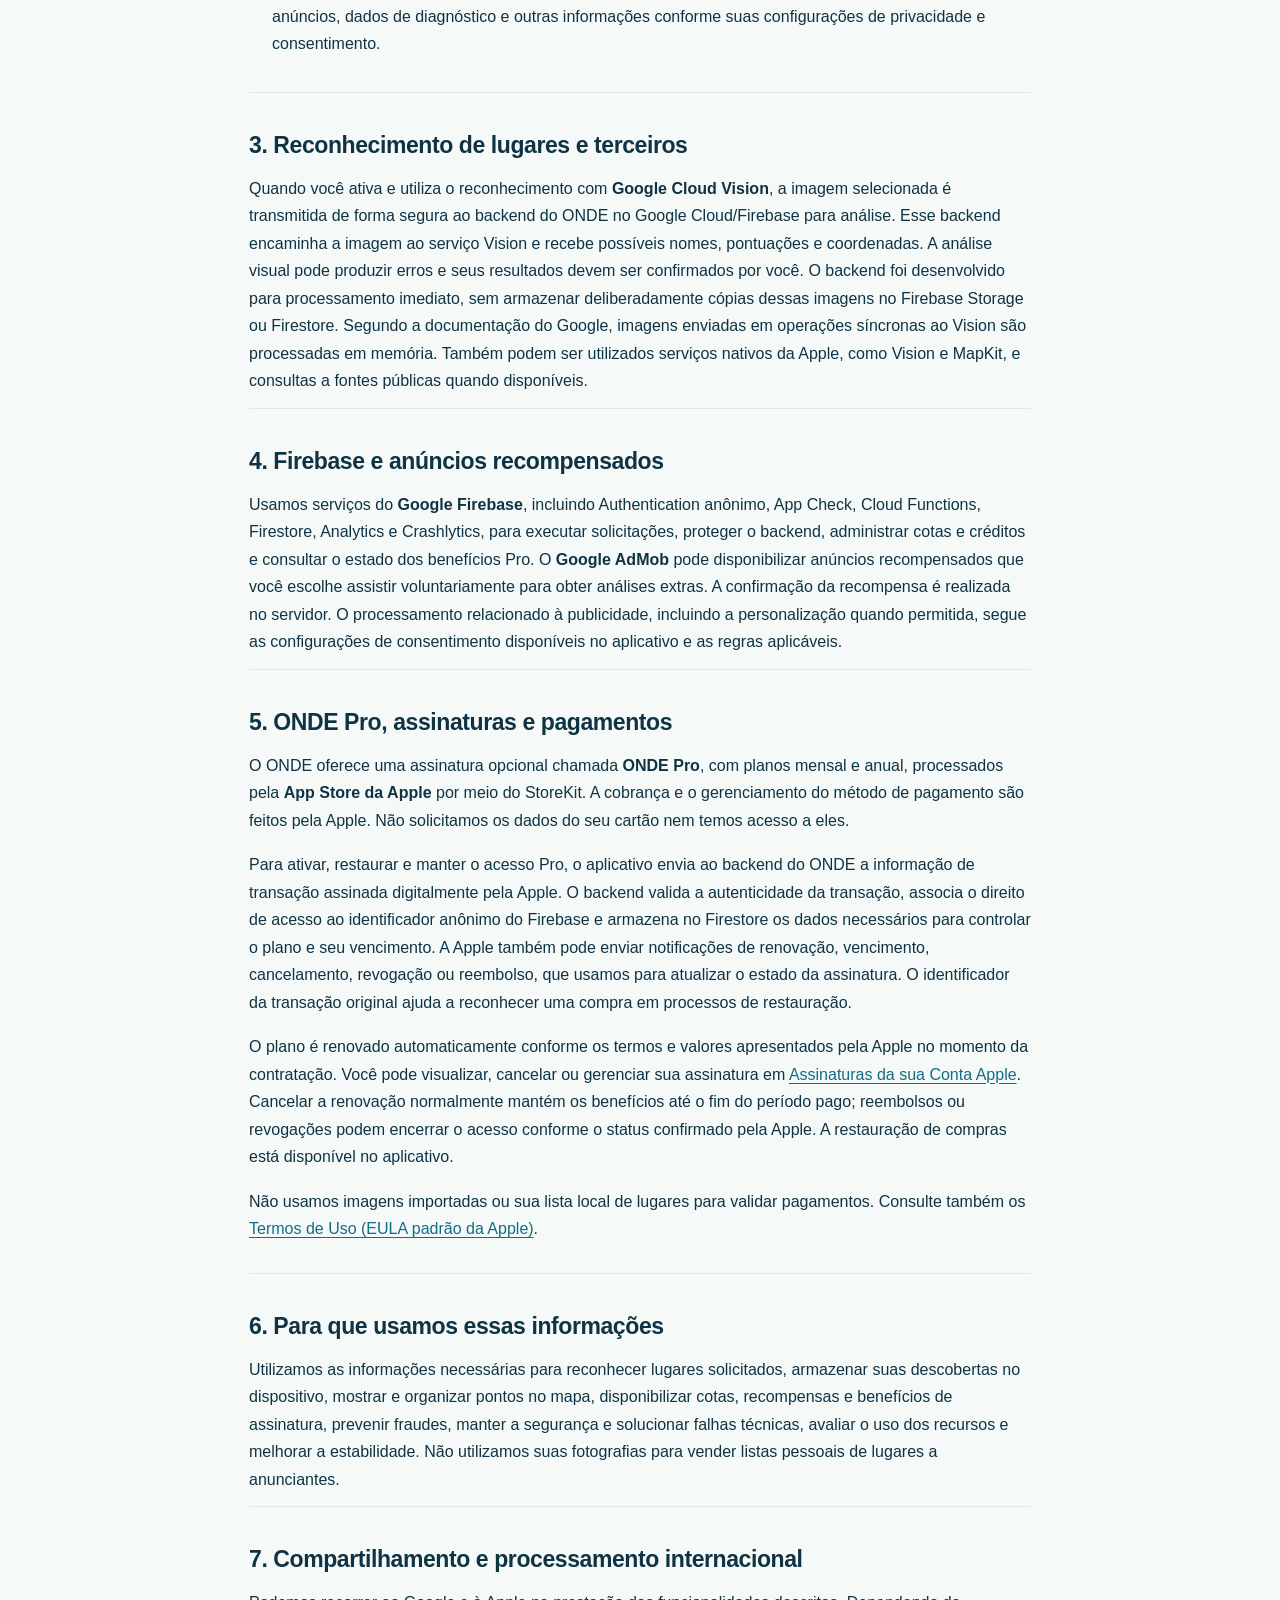
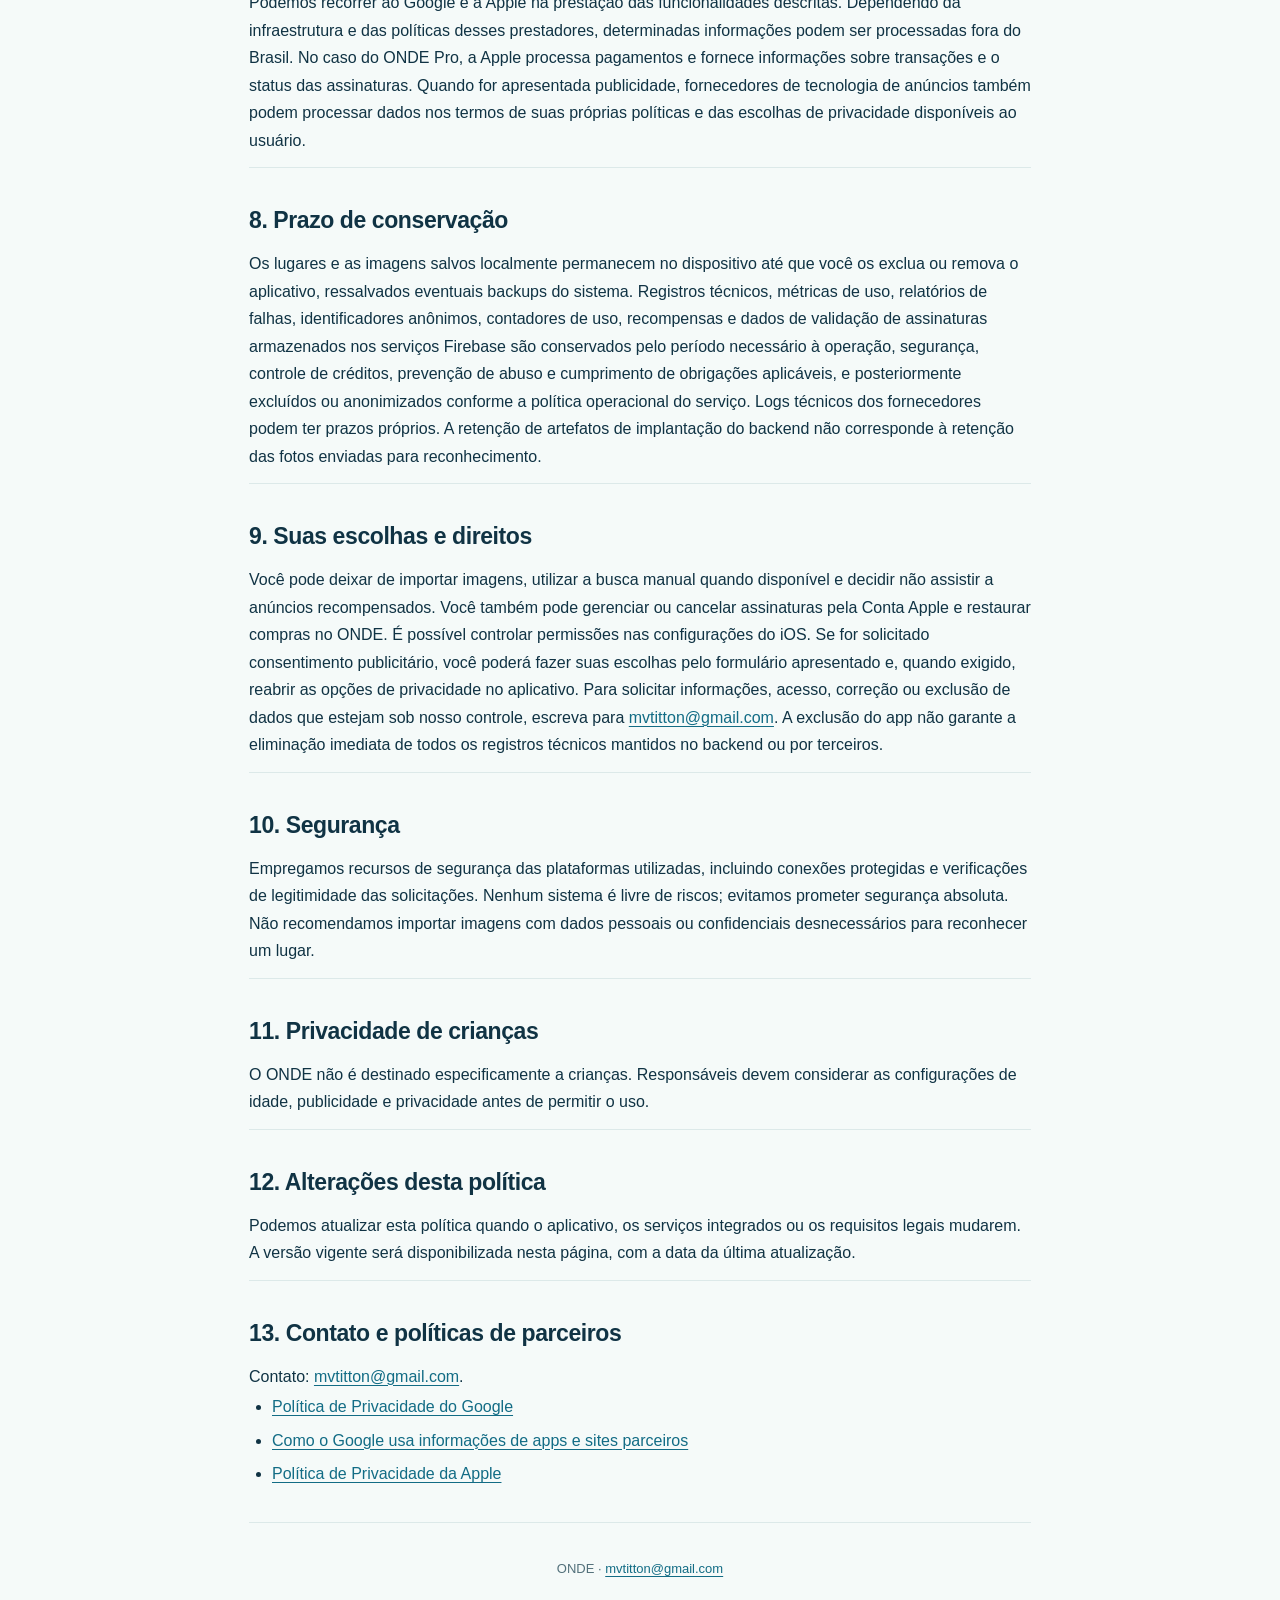
==== commit 423ae351: "Document Firebase Analytics and Crashlytics processing (PT)" ====
--- a/index.html
+++ b/index.html
@@ -4,8 +4,8 @@
 <meta name="description" content="Política de Privacidade do aplicativo ONDE para iPhone."/>
 <meta name="robots" content="index, follow"/><meta name="theme-color" content="#e6f8f4"/>
 <title>Política de Privacidade | ONDE</title><link rel="stylesheet" href="style.css"/></head>
-<body><header><div class="hero"><div class="logo">onde<b>.</b></div><h1>Política de Privacidade</h1><p class="sub">ONDE — Seu mapa de lugares</p><div class="meta"><span>Última atualização: 28 de outubro de 2026</span><span>iOS · ONDE</span></div></div></header>
+<body><header><div class="hero"><div class="logo">onde<b>.</b></div><h1>Política de Privacidade</h1><p class="sub">ONDE — Seu mapa de lugares</p><div class="meta"><span>Última atualização: 29 de outubro de 2026</span><span>iOS · ONDE</span></div></div></header>
 <main><nav class="lang" aria-label="Language"><a class="active" href="index.html">Português</a><span>·</span><a class="" href="privacy-en.html">English</a></nav>
 <aside class="summary"><span class="pill">Em resumo</span><p style="margin-top:14px;margin-bottom:0">Seus lugares ficam no iPhone. Quando você ativa a identificação de pontos turísticos pelo Google, a foto selecionada é enviada para análise. O aplicativo usa Firebase para proteger chamadas e controlar créditos, pode apresentar anúncios opcionais pelo AdMob e, se você contratar o ONDE Pro, verifica sua assinatura pela Apple e pelo Firebase.</p></aside>
-<section><h2>1. Quem somos</h2><div>O <strong>ONDE — Seu mapa de lugares</strong> é um aplicativo para iPhone que ajuda você a reconhecer lugares em fotografias ou capturas de tela e a organizá-los em um mapa pessoal. O responsável pelo aplicativo pode ser contatado pelo endereço <a href="mailto:mvtitton@gmail.com">mvtitton@gmail.com</a>. Esta política se aplica ao aplicativo ONDE e aos serviços necessários ao seu funcionamento.</div></section><section><h2>2. Informações tratadas</h2><div><ul><li><strong>Fotos, prints e links escolhidos por você:</strong> o ONDE acessa somente o material selecionado para importação. As imagens de origem e os lugares salvos podem permanecer armazenados localmente no iPhone.</li><li><strong>Dados dos lugares:</strong> nomes, descrições, endereços, coordenadas, observações e marcações de visitado, quando você decidir salvá-los.</li><li><strong>Localização contida na foto:</strong> se houver coordenadas nos metadados da imagem, elas podem auxiliar a busca. O ONDE não precisa rastrear continuamente sua localização para salvar um lugar.</li><li><strong>Identificação técnica:</strong> Firebase Authentication pode criar um identificador anônimo, sem exigir cadastro, para proteger a utilização e controlar cotas e créditos.</li><li><strong>Dados de uso do serviço:</strong> o backend pode processar contadores de análises, créditos disponíveis, registros de recompensa de anúncios, horários e dados técnicos para segurança e prevenção de abuso.</li><li><strong>Compras e assinaturas ONDE Pro:</strong> quando você assina ou restaura o ONDE Pro, tratamos o identificador do produto contratado, os identificadores das transações da Apple (incluindo a transação original), as datas de compra e vencimento, a situação de validade ou revogação, o ambiente de processamento e o identificador anônimo do Firebase associado ao direito de acesso. Esses registros são utilizados para confirmar e manter seus benefícios Pro, inclusive após renovações, cancelamentos e reembolsos. Não recebemos nem armazenamos os dados completos do cartão de pagamento.</li><li><strong>Publicidade:</strong> o Google AdMob pode tratar identificadores do dispositivo, endereço IP, interações com anúncios, dados de diagnóstico e outras informações conforme suas configurações de privacidade e consentimento.</li></ul></div></section><section><h2>3. Reconhecimento de lugares e terceiros</h2><div>Quando você ativa e utiliza o reconhecimento com <strong>Google Cloud Vision</strong>, a imagem selecionada é transmitida de forma segura ao backend do ONDE no Google Cloud/Firebase para análise. Esse backend encaminha a imagem ao serviço Vision e recebe possíveis nomes, pontuações e coordenadas. A análise visual pode produzir erros e seus resultados devem ser confirmados por você. O backend foi desenvolvido para processamento imediato, sem armazenar deliberadamente cópias dessas imagens no Firebase Storage ou Firestore. Segundo a documentação do Google, imagens enviadas em operações síncronas ao Vision são processadas em memória. Também podem ser utilizados serviços nativos da Apple, como Vision e MapKit, e consultas a fontes públicas quando disponíveis.</div></section><section><h2>4. Firebase e anúncios recompensados</h2><div>Usamos serviços do <strong>Google Firebase</strong>, incluindo Authentication anônimo, App Check, Cloud Functions e Firestore, para executar solicitações, proteger o backend, administrar cotas e créditos e consultar o estado dos benefícios Pro. O <strong>Google AdMob</strong> pode disponibilizar anúncios recompensados que você escolhe assistir voluntariamente para obter análises extras. A confirmação da recompensa é realizada no servidor. O processamento relacionado à publicidade, incluindo a personalização quando permitida, segue as configurações de consentimento disponíveis no aplicativo e as regras aplicáveis.</div></section><section><h2>5. ONDE Pro, assinaturas e pagamentos</h2><div><p>O ONDE oferece uma assinatura opcional chamada <strong>ONDE Pro</strong>, com planos mensal e anual, processados pela <strong>App Store da Apple</strong> por meio do StoreKit. A cobrança e o gerenciamento do método de pagamento são feitos pela Apple. Não solicitamos os dados do seu cartão nem temos acesso a eles.</p><p>Para ativar, restaurar e manter o acesso Pro, o aplicativo envia ao backend do ONDE a informação de transação assinada digitalmente pela Apple. O backend valida a autenticidade da transação, associa o direito de acesso ao identificador anônimo do Firebase e armazena no Firestore os dados necessários para controlar o plano e seu vencimento. A Apple também pode enviar notificações de renovação, vencimento, cancelamento, revogação ou reembolso, que usamos para atualizar o estado da assinatura. O identificador da transação original ajuda a reconhecer uma compra em processos de restauração.</p><p>O plano é renovado automaticamente conforme os termos e valores apresentados pela Apple no momento da contratação. Você pode visualizar, cancelar ou gerenciar sua assinatura em <a href="https://apps.apple.com/account/subscriptions" target="_blank" rel="noopener noreferrer">Assinaturas da sua Conta Apple</a>. Cancelar a renovação normalmente mantém os benefícios até o fim do período pago; reembolsos ou revogações podem encerrar o acesso conforme o status confirmado pela Apple. A restauração de compras está disponível no aplicativo.</p><p>Não usamos imagens importadas ou sua lista local de lugares para validar pagamentos. Consulte também os <a href="https://www.apple.com/legal/internet-services/itunes/dev/stdeula/" target="_blank" rel="noopener noreferrer">Termos de Uso (EULA padrão da Apple)</a>.</p></div></section><section><h2>6. Para que usamos essas informações</h2><div>Utilizamos as informações necessárias para reconhecer lugares solicitados, armazenar suas descobertas no dispositivo, mostrar e organizar pontos no mapa, disponibilizar cotas, recompensas e benefícios de assinatura, prevenir fraudes, manter a segurança e solucionar falhas técnicas. Não utilizamos suas fotografias para vender listas pessoais de lugares a anunciantes.</div></section><section><h2>7. Compartilhamento e processamento internacional</h2><div>Podemos recorrer ao Google e à Apple na prestação das funcionalidades descritas. Dependendo da infraestrutura e das políticas desses prestadores, determinadas informações podem ser processadas fora do Brasil. No caso do ONDE Pro, a Apple processa pagamentos e fornece informações sobre transações e o status das assinaturas. Quando for apresentada publicidade, fornecedores de tecnologia de anúncios também podem processar dados nos termos de suas próprias políticas e das escolhas de privacidade disponíveis ao usuário.</div></section><section><h2>8. Prazo de conservação</h2><div>Os lugares e as imagens salvos localmente permanecem no dispositivo até que você os exclua ou remova o aplicativo, ressalvados eventuais backups do sistema. Registros técnicos, identificadores anônimos, contadores de uso, recompensas e dados de validação de assinaturas armazenados nos serviços Firebase são conservados pelo período necessário à operação, segurança, controle de créditos, prevenção de abuso e cumprimento de obrigações aplicáveis, e posteriormente excluídos ou anonimizados conforme a política operacional do serviço. Logs técnicos dos fornecedores podem ter prazos próprios. A retenção de artefatos de implantação do backend não corresponde à retenção das fotos enviadas para reconhecimento.</div></section><section><h2>9. Suas escolhas e direitos</h2><div>Você pode deixar de importar imagens, utilizar a busca manual quando disponível e decidir não assistir a anúncios recompensados. Você também pode gerenciar ou cancelar assinaturas pela Conta Apple e restaurar compras no ONDE. É possível controlar permissões nas configurações do iOS. Se for solicitado consentimento publicitário, você poderá fazer suas escolhas pelo formulário apresentado e, quando exigido, reabrir as opções de privacidade no aplicativo. Para solicitar informações, acesso, correção ou exclusão de dados que estejam sob nosso controle, escreva para <a href="mailto:mvtitton@gmail.com?subject=ONDE%20-%20Privacidade">mvtitton@gmail.com</a>. A exclusão do app não garante a eliminação imediata de todos os registros técnicos mantidos no backend ou por terceiros.</div></section><section><h2>10. Segurança</h2><div>Empregamos recursos de segurança das plataformas utilizadas, incluindo conexões protegidas e verificações de legitimidade das solicitações. Nenhum sistema é livre de riscos; evitamos prometer segurança absoluta. Não recomendamos importar imagens com dados pessoais ou confidenciais desnecessários para reconhecer um lugar.</div></section><section><h2>11. Privacidade de crianças</h2><div>O ONDE não é destinado especificamente a crianças. Responsáveis devem considerar as configurações de idade, publicidade e privacidade antes de permitir o uso.</div></section><section><h2>12. Alterações desta política</h2><div>Podemos atualizar esta política quando o aplicativo, os serviços integrados ou os requisitos legais mudarem. A versão vigente será disponibilizada nesta página, com a data da última atualização.</div></section><section><h2>13. Contato e políticas de parceiros</h2><div>Contato: <a href="mailto:mvtitton@gmail.com">mvtitton@gmail.com</a>.<ul><li><a href="https://policies.google.com/privacy" rel="noopener noreferrer" target="_blank">Política de Privacidade do Google</a></li><li><a href="https://policies.google.com/technologies/partner-sites" rel="noopener noreferrer" target="_blank">Como o Google usa informações de apps e sites parceiros</a></li><li><a href="https://www.apple.com/legal/privacy/" rel="noopener noreferrer" target="_blank">Política de Privacidade da Apple</a></li></ul></div></section>
+<section><h2>1. Quem somos</h2><div>O <strong>ONDE — Seu mapa de lugares</strong> é um aplicativo para iPhone que ajuda você a reconhecer lugares em fotografias ou capturas de tela e a organizá-los em um mapa pessoal. O responsável pelo aplicativo pode ser contatado pelo endereço <a href="mailto:mvtitton@gmail.com">mvtitton@gmail.com</a>. Esta política se aplica ao aplicativo ONDE e aos serviços necessários ao seu funcionamento.</div></section><section><h2>2. Informações tratadas</h2><div><ul><li><strong>Fotos, prints e links escolhidos por você:</strong> o ONDE acessa somente o material selecionado para importação. As imagens de origem e os lugares salvos podem permanecer armazenados localmente no iPhone.</li><li><strong>Dados dos lugares:</strong> nomes, descrições, endereços, coordenadas, observações e marcações de visitado, quando você decidir salvá-los.</li><li><strong>Localização contida na foto:</strong> se houver coordenadas nos metadados da imagem, elas podem auxiliar a busca. O ONDE não precisa rastrear continuamente sua localização para salvar um lugar.</li><li><strong>Identificação técnica:</strong> Firebase Authentication pode criar um identificador anônimo, sem exigir cadastro, para proteger a utilização e controlar cotas e créditos.</li><li><strong>Dados de uso do serviço:</strong> o backend pode processar contadores de análises, créditos disponíveis, registros de recompensa de anúncios, horários e dados técnicos para segurança e prevenção de abuso.</li><li><strong>Compras e assinaturas ONDE Pro:</strong> quando você assina ou restaura o ONDE Pro, tratamos o identificador do produto contratado, os identificadores das transações da Apple (incluindo a transação original), as datas de compra e vencimento, a situação de validade ou revogação, o ambiente de processamento e o identificador anônimo do Firebase associado ao direito de acesso. Esses registros são utilizados para confirmar e manter seus benefícios Pro, inclusive após renovações, cancelamentos e reembolsos. Não recebemos nem armazenamos os dados completos do cartão de pagamento.</li><li><strong>Analytics e diagnósticos:</strong> o Firebase Analytics pode registrar visualizações de telas, interações com recursos do aplicativo, tentativas e estados de assinatura, ações de roteiros, importação de conteúdo e uso de anúncios, utilizando nomes de eventos, categorias e contagens. O Firebase Crashlytics pode coletar relatórios de falhas e erros técnicos, incluindo informações necessárias para diagnosticar problemas de estabilidade e desempenho. Não enviamos deliberadamente ao Analytics fotos, links, nomes de locais, endereços, roteiros pessoais, textos digitados ou identificadores de transações.</li><li><strong>Publicidade:</strong> o Google AdMob pode tratar identificadores do dispositivo, endereço IP, interações com anúncios, dados de diagnóstico e outras informações conforme suas configurações de privacidade e consentimento.</li></ul></div></section><section><h2>3. Reconhecimento de lugares e terceiros</h2><div>Quando você ativa e utiliza o reconhecimento com <strong>Google Cloud Vision</strong>, a imagem selecionada é transmitida de forma segura ao backend do ONDE no Google Cloud/Firebase para análise. Esse backend encaminha a imagem ao serviço Vision e recebe possíveis nomes, pontuações e coordenadas. A análise visual pode produzir erros e seus resultados devem ser confirmados por você. O backend foi desenvolvido para processamento imediato, sem armazenar deliberadamente cópias dessas imagens no Firebase Storage ou Firestore. Segundo a documentação do Google, imagens enviadas em operações síncronas ao Vision são processadas em memória. Também podem ser utilizados serviços nativos da Apple, como Vision e MapKit, e consultas a fontes públicas quando disponíveis.</div></section><section><h2>4. Firebase e anúncios recompensados</h2><div>Usamos serviços do <strong>Google Firebase</strong>, incluindo Authentication anônimo, App Check, Cloud Functions, Firestore, Analytics e Crashlytics, para executar solicitações, proteger o backend, administrar cotas e créditos e consultar o estado dos benefícios Pro. O <strong>Google AdMob</strong> pode disponibilizar anúncios recompensados que você escolhe assistir voluntariamente para obter análises extras. A confirmação da recompensa é realizada no servidor. O processamento relacionado à publicidade, incluindo a personalização quando permitida, segue as configurações de consentimento disponíveis no aplicativo e as regras aplicáveis.</div></section><section><h2>5. ONDE Pro, assinaturas e pagamentos</h2><div><p>O ONDE oferece uma assinatura opcional chamada <strong>ONDE Pro</strong>, com planos mensal e anual, processados pela <strong>App Store da Apple</strong> por meio do StoreKit. A cobrança e o gerenciamento do método de pagamento são feitos pela Apple. Não solicitamos os dados do seu cartão nem temos acesso a eles.</p><p>Para ativar, restaurar e manter o acesso Pro, o aplicativo envia ao backend do ONDE a informação de transação assinada digitalmente pela Apple. O backend valida a autenticidade da transação, associa o direito de acesso ao identificador anônimo do Firebase e armazena no Firestore os dados necessários para controlar o plano e seu vencimento. A Apple também pode enviar notificações de renovação, vencimento, cancelamento, revogação ou reembolso, que usamos para atualizar o estado da assinatura. O identificador da transação original ajuda a reconhecer uma compra em processos de restauração.</p><p>O plano é renovado automaticamente conforme os termos e valores apresentados pela Apple no momento da contratação. Você pode visualizar, cancelar ou gerenciar sua assinatura em <a href="https://apps.apple.com/account/subscriptions" target="_blank" rel="noopener noreferrer">Assinaturas da sua Conta Apple</a>. Cancelar a renovação normalmente mantém os benefícios até o fim do período pago; reembolsos ou revogações podem encerrar o acesso conforme o status confirmado pela Apple. A restauração de compras está disponível no aplicativo.</p><p>Não usamos imagens importadas ou sua lista local de lugares para validar pagamentos. Consulte também os <a href="https://www.apple.com/legal/internet-services/itunes/dev/stdeula/" target="_blank" rel="noopener noreferrer">Termos de Uso (EULA padrão da Apple)</a>.</p></div></section><section><h2>6. Para que usamos essas informações</h2><div>Utilizamos as informações necessárias para reconhecer lugares solicitados, armazenar suas descobertas no dispositivo, mostrar e organizar pontos no mapa, disponibilizar cotas, recompensas e benefícios de assinatura, prevenir fraudes, manter a segurança e solucionar falhas técnicas, avaliar o uso dos recursos e melhorar a estabilidade. Não utilizamos suas fotografias para vender listas pessoais de lugares a anunciantes.</div></section><section><h2>7. Compartilhamento e processamento internacional</h2><div>Podemos recorrer ao Google e à Apple na prestação das funcionalidades descritas. Dependendo da infraestrutura e das políticas desses prestadores, determinadas informações podem ser processadas fora do Brasil. No caso do ONDE Pro, a Apple processa pagamentos e fornece informações sobre transações e o status das assinaturas. Quando for apresentada publicidade, fornecedores de tecnologia de anúncios também podem processar dados nos termos de suas próprias políticas e das escolhas de privacidade disponíveis ao usuário.</div></section><section><h2>8. Prazo de conservação</h2><div>Os lugares e as imagens salvos localmente permanecem no dispositivo até que você os exclua ou remova o aplicativo, ressalvados eventuais backups do sistema. Registros técnicos, métricas de uso, relatórios de falhas, identificadores anônimos, contadores de uso, recompensas e dados de validação de assinaturas armazenados nos serviços Firebase são conservados pelo período necessário à operação, segurança, controle de créditos, prevenção de abuso e cumprimento de obrigações aplicáveis, e posteriormente excluídos ou anonimizados conforme a política operacional do serviço. Logs técnicos dos fornecedores podem ter prazos próprios. A retenção de artefatos de implantação do backend não corresponde à retenção das fotos enviadas para reconhecimento.</div></section><section><h2>9. Suas escolhas e direitos</h2><div>Você pode deixar de importar imagens, utilizar a busca manual quando disponível e decidir não assistir a anúncios recompensados. Você também pode gerenciar ou cancelar assinaturas pela Conta Apple e restaurar compras no ONDE. É possível controlar permissões nas configurações do iOS. Se for solicitado consentimento publicitário, você poderá fazer suas escolhas pelo formulário apresentado e, quando exigido, reabrir as opções de privacidade no aplicativo. Para solicitar informações, acesso, correção ou exclusão de dados que estejam sob nosso controle, escreva para <a href="mailto:mvtitton@gmail.com?subject=ONDE%20-%20Privacidade">mvtitton@gmail.com</a>. A exclusão do app não garante a eliminação imediata de todos os registros técnicos mantidos no backend ou por terceiros.</div></section><section><h2>10. Segurança</h2><div>Empregamos recursos de segurança das plataformas utilizadas, incluindo conexões protegidas e verificações de legitimidade das solicitações. Nenhum sistema é livre de riscos; evitamos prometer segurança absoluta. Não recomendamos importar imagens com dados pessoais ou confidenciais desnecessários para reconhecer um lugar.</div></section><section><h2>11. Privacidade de crianças</h2><div>O ONDE não é destinado especificamente a crianças. Responsáveis devem considerar as configurações de idade, publicidade e privacidade antes de permitir o uso.</div></section><section><h2>12. Alterações desta política</h2><div>Podemos atualizar esta política quando o aplicativo, os serviços integrados ou os requisitos legais mudarem. A versão vigente será disponibilizada nesta página, com a data da última atualização.</div></section><section><h2>13. Contato e políticas de parceiros</h2><div>Contato: <a href="mailto:mvtitton@gmail.com">mvtitton@gmail.com</a>.<ul><li><a href="https://policies.google.com/privacy" rel="noopener noreferrer" target="_blank">Política de Privacidade do Google</a></li><li><a href="https://policies.google.com/technologies/partner-sites" rel="noopener noreferrer" target="_blank">Como o Google usa informações de apps e sites parceiros</a></li><li><a href="https://www.apple.com/legal/privacy/" rel="noopener noreferrer" target="_blank">Política de Privacidade da Apple</a></li></ul></div></section>
 <footer>ONDE · <a href="mailto:mvtitton@gmail.com">mvtitton@gmail.com</a></footer></main></body></html>
